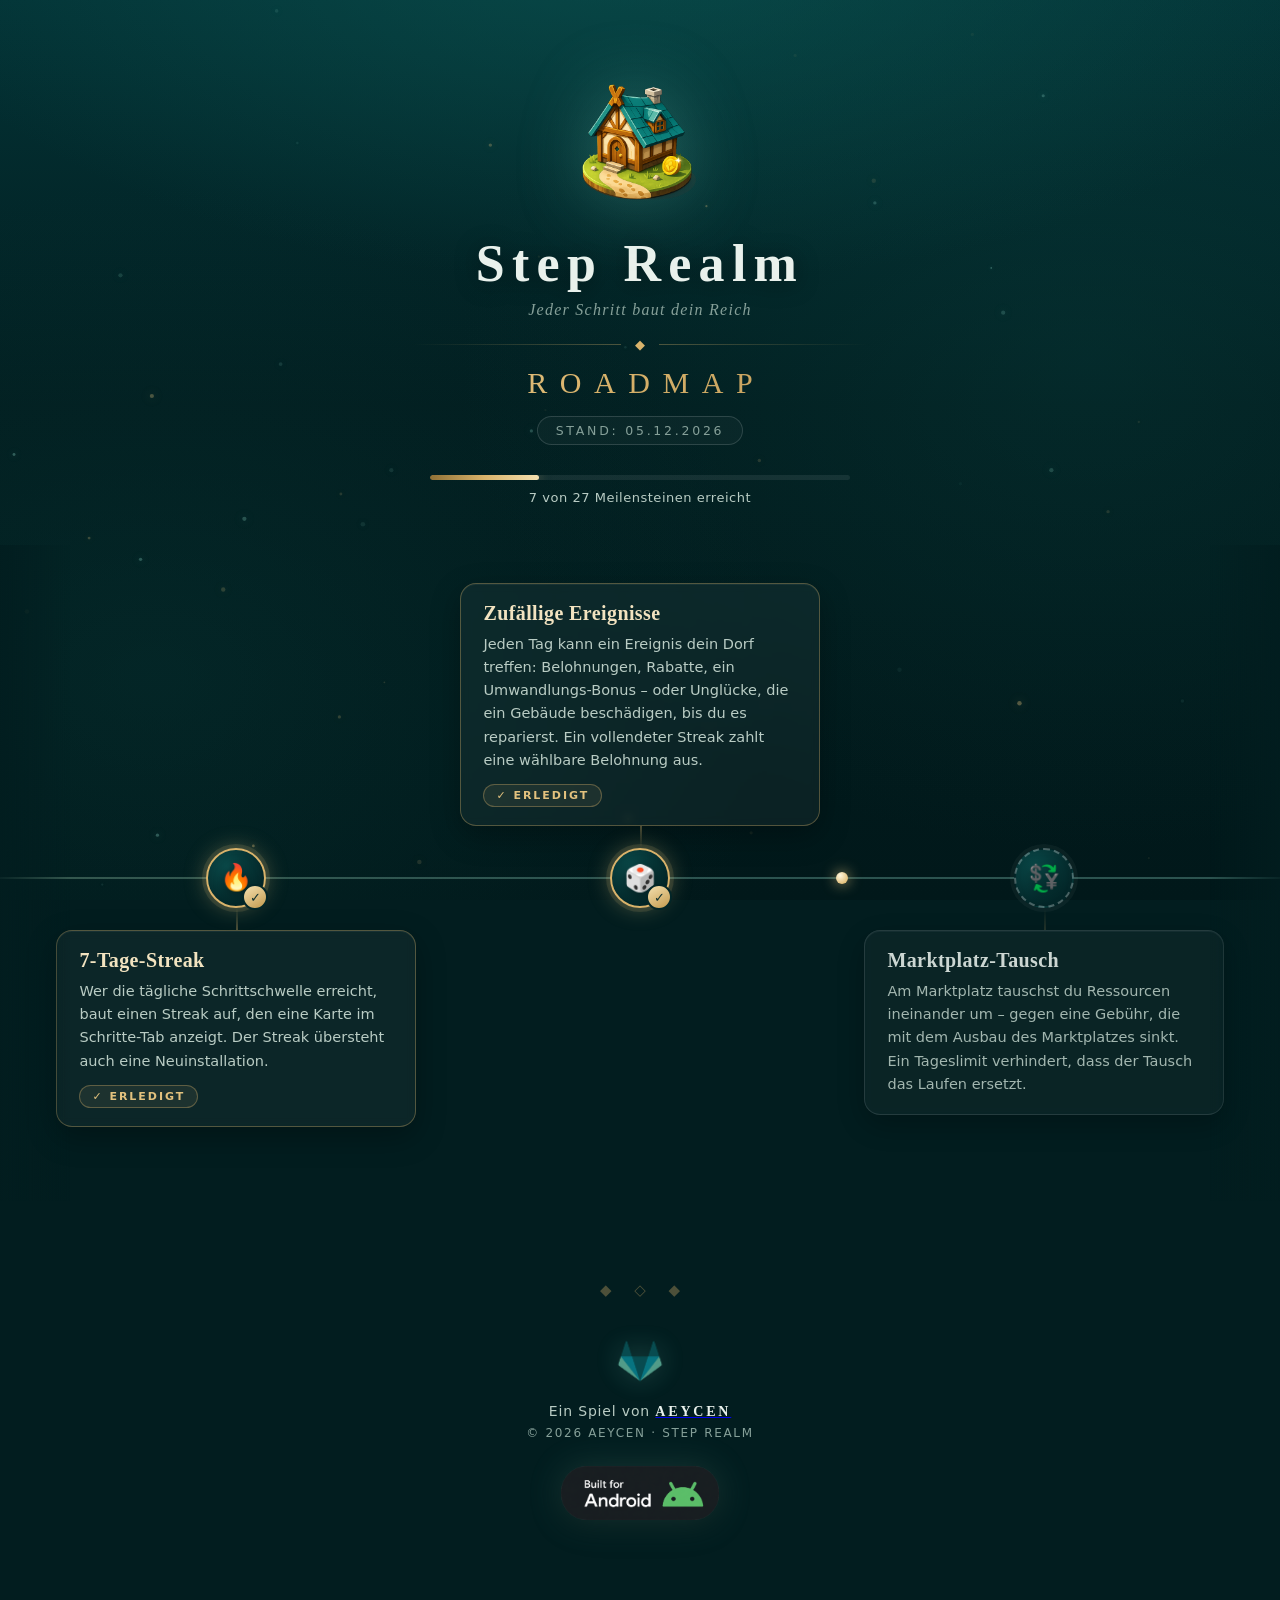
==== index.html @ e1e29cfb "initial commit" ====
<!DOCTYPE html>
<html lang="de">
<head>
<meta charset="utf-8">
<meta name="viewport" content="width=device-width, initial-scale=1">
<meta name="author" content="AEYCEN">
<meta name="description" content="Step Realm – Roadmap: Jeder Schritt baut dein Reich.">
<title>Step Realm - Roadmap</title>
<link rel="icon" type="image/png" href="assets/steprealm-logo-minimalist.png">
<link rel="stylesheet" href="assets/roadmap.css">
<script src="assets/roadmap.js"></script>
</head>
<body>
<canvas id="dust" aria-hidden="true"></canvas>
<div class="page">

  <header>
    <img class="logo" src="assets/steprealm-logo.png" alt="Step Realm Logo">
    <h1>Step Realm</h1>
    <p class="tagline">Jeder Schritt baut dein Reich</p>
    <div class="hero-rule">◆</div>
    <h2 data-text="Roadmap">Roadmap</h2>
    <div><span class="stand" id="stand">Stand: 07.08.2026</span></div>
    <div class="progress">
      <div class="progress-track"><div class="progress-fill" id="progress-fill"></div></div>
      <div class="progress-label"><span id="progress-done">7</span> von <span id="progress-total">27</span> Meilensteinen erreicht</div>
    </div>
  </header>

  <main class="timeline">
    <div class="viewport" id="viewport">
      <div class="track" id="track">

    <span class="track-cap">◆</span>

    <div class="section-label"><span class="pill">Kern-Loop<span class="count"></span></span></div>

    <article class="milestone done">
      <div class="card">
        <h3>Projekt-Setup + Schrittzähler</h3>
        <p>Die App zählt deine Schritte zuverlässig im Hintergrund und zeigt sie live an. Auch nach einem Neustart des Geräts geht kein Schritt verloren.</p>
        <span class="badge">✓ erledigt</span>
      </div>
      <div class="node"><span class="glyph">👟</span></div>
    </article>

    <article class="milestone done">
      <div class="card">
        <h3>Kern-Loop</h3>
        <p>Deine Schritte verwandeln sich in Ressourcen, mit denen du die ersten fünf Gebäude baust. Dein Dorf bleibt dauerhaft gespeichert.</p>
        <span class="badge">✓ erledigt</span>
      </div>
      <div class="node"><span class="glyph">🏠</span></div>
    </article>

    <article class="milestone done">
      <div class="card">
        <h3>Passive Produktion + Gold</h3>
        <p>Deine Gebäude produzieren auch dann, wenn du nicht läufst – bis zu einem Deckel, damit Laufen der wichtigste Weg bleibt. Gold sammelst du über einen Fortschrittsbalken, der sich mit jedem Schritt füllt.</p>
        <span class="badge">✓ erledigt</span>
      </div>
      <div class="node"><span class="glyph">🪙</span></div>
    </article>

    <article class="milestone done">
      <div class="card">
        <h3>Leaderboard</h3>
        <p>Ein wöchentliches Leaderboard über Google Play Games zeigt, wer diese Woche am fleißigsten war. Gezählt werden deine Wochenschritte und dein Baufortschritt.</p>
        <span class="badge">✓ erledigt</span>
      </div>
      <div class="node"><span class="glyph">🏆</span></div>
    </article>

    <article class="milestone done">
      <div class="card">
        <h3>Cloud-Save</h3>
        <p>Dein Dorf übersteht Neuinstallation und Gerätewechsel, weil der Spielstand automatisch in der Cloud gesichert wird. Bei zwei Geräten gewinnt immer der weitere Fortschritt.</p>
        <span class="badge">✓ erledigt</span>
      </div>
      <div class="node"><span class="glyph">☁️</span></div>
    </article>

    <article class="milestone done">
      <div class="card">
        <h3>7-Tage-Streak</h3>
        <p>Wer die tägliche Schrittschwelle erreicht, baut einen Streak auf, den eine Karte im Schritte-Tab anzeigt. Der Streak übersteht auch eine Neuinstallation.</p>
        <span class="badge">✓ erledigt</span>
      </div>
      <div class="node"><span class="glyph glyph-fallback">🔥</span></div>
    </article>

    <article class="milestone done">
      <div class="card">
        <h3>Zufällige Ereignisse</h3>
        <p>Jeden Tag kann ein Ereignis dein Dorf treffen: Belohnungen, Rabatte, ein Umwandlungs-Bonus – oder Unglücke, die ein Gebäude beschädigen, bis du es reparierst. Ein vollendeter Streak zahlt eine wählbare Belohnung aus.</p>
        <span class="badge">✓ erledigt</span>
      </div>
      <div class="node"><span class="glyph">🎲</span></div>
    </article>

    <article class="milestone open">
      <div class="card">
        <h3>Marktplatz-Tausch</h3>
        <p>Am Marktplatz tauschst du Ressourcen ineinander um – gegen eine Gebühr, die mit dem Ausbau des Marktplatzes sinkt. Ein Tageslimit verhindert, dass der Tausch das Laufen ersetzt.</p>
      </div>
      <div class="node"><span class="glyph">💱</span></div>
    </article>

    <article class="milestone open">
      <div class="card">
        <h3>Umwandlungsraten am Rathaus-Level</h3>
        <p>Jedes Rathaus-Level macht deine Schritte wertvoller: Alle Umwandlungsraten steigen mit dem Ausbau. Damit lohnt sich das Rathaus dauerhaft und die Spielbalance wird erstmals richtig einstellbar.</p>
      </div>
      <div class="node"><span class="glyph">🏛️</span></div>
    </article>

    <article class="milestone open">
      <div class="card">
        <h3>KI-Ereignistexte</h3>
        <p>Ereignisse erhalten KI-generierte Lore-Texte, die mehr Abwechslung in die Meldungen bringen. Ohne Internet greifen immer die eingebauten Texte.</p>
      </div>
      <div class="node"><span class="glyph">✨</span></div>
    </article>

    <article class="milestone open">
      <div class="card">
        <h3>Schrittquelle: Health Connect</h3>
        <p>Du benötigst nicht mehr das Smartphone an deinem Körper, um Schritte erfassen zu können. Eine Smartwatch bspw. kann nun ebenfalls Schritte erfassen.</p>
      </div>
      <div class="node"><span class="glyph">⌚</span></div>
    </article>

    <div class="section-label"><span class="pill">Lebendiges Dorf<span class="count"></span></span></div>

    <article class="milestone open">
      <div class="card">
        <h3>Forschungssystem</h3>
        <p>Ein zweiter Fortschrittspfad: Du kannst deine Schritte statt in Ressourcen in Forschung stecken und in einem Baum neue Möglichkeiten freischalten. Das neue Labor-Gebäude treibt die Forschung zusätzlich voran.</p>
      </div>
      <div class="node"><span class="glyph">🔬</span></div>
    </article>

    <article class="milestone open">
      <div class="card">
        <h3>Dorf-Entwicklungsstufen</h3>
        <p>Dein Dorf steigt sichtbar auf: vom Lager über Dorf, Siedlung und Stadt bis zum Königreich. Jeder Aufstieg wird gefeiert und kostet Vorräte für die wachsende Einwohnerschaft.</p>
      </div>
      <div class="node"><span class="glyph">👑</span></div>
    </article>

    <article class="milestone open">
      <div class="card">
        <h3>Tagesboni</h3>
        <p>Jeder Tag bringt etwas Besonderes: Die ersten Schritte des Tages zählen doppelt, wechselnde Zeitfenster geben Extra-Ressourcen und der Sonntag ist Goldtag. Aktive Boni siehst du direkt im Schritte-Tab.</p>
      </div>
      <div class="node"><span class="glyph">🌅</span></div>
    </article>

    <article class="milestone open">
      <div class="card">
        <h3>Spieleridentität</h3>
        <p>Dein Dorf bekommt einen Namen, eine Bannerfarbe und ein Motto. Ein teilbares Dorf-Bild zeigt Freunden, was du aufgebaut hast; außerdem kommt ein Einstellungs-Screen dazu.</p>
      </div>
      <div class="node"><span class="glyph">🚩</span></div>
    </article>

    <article class="milestone open">
      <div class="card">
        <h3>Isometrie</h3>
        <p>Das Dorf wird lebendig: Eine echte grafische Darstellung des Dorfs.</p>
      </div>
      <div class="node"><span class="glyph">💨</span></div>
    </article>

    <div class="section-label"><span class="pill">Spieltiefe<span class="count"></span></span></div>

    <article class="milestone open">
      <div class="card">
        <h3>Synergiegebäude</h3>
        <p>Neue Gebäude verstärken ihre Nachbarn: Ein Sägewerk steigert alle Holzfäller-Hütten, der Brunnen alle Bauernhöfe. Wo du baust, wird damit zur strategischen Entscheidung.</p>
      </div>
      <div class="node"><span class="glyph">🪚</span></div>
    </article>

    <article class="milestone open">
      <div class="card">
        <h3>Spezialisierung</h3>
        <p>Ab der Siedlungs-Stufe wählst du einen Fokus – Nahrung, Stein oder Gold – der deine Ausrichtung prägt. So wird jedes Dorf sichtbar anders als die der Freunde.</p>
      </div>
      <div class="node"><span class="glyph">🎯</span></div>
    </article>

    <article class="milestone open">
      <div class="card">
        <h3>Sammelobjekte</h3>
        <p>Beim Laufen entdeckst du seltene Fundstücke wie Edelsteine, alte Werkzeuge oder ein Haustier. Eine eigene Sammlung zeigt deine Funde, manche haben kleine Effekte im Dorf.</p>
      </div>
      <div class="node"><span class="glyph">💎</span></div>
    </article>

    <article class="milestone open">
      <div class="card">
        <h3>Tägliche Anreize</h3>
        <p>Ein wandernder Händler bietet täglich wechselnde Tauschgeschäfte, dazu gibt es ein kleines Tagesereignis und ein tägliches Gratis-Geschenk. Es lohnt sich, jeden Tag vorbeizuschauen.</p>
      </div>
      <div class="node"><span class="glyph">🎁</span></div>
    </article>

    <article class="milestone open">
      <div class="card">
        <h3>Jahreszeiten</h3>
        <p>Das Dorf folgt dem echten Kalender: Schnee im Winter, Laubfärbung im Herbst, Blumen im Frühling. Rein kosmetisch – am Spiel ändert sich nichts.</p>
      </div>
      <div class="node"><span class="glyph">🍂</span></div>
    </article>

    <article class="milestone open">
      <div class="card">
        <h3>Wetter-Bonus</h3>
        <p>Das echte Wetter wirkt ins Spiel hinein, zum Beispiel mehr Stein bei Regen. Nur wenn du den Standort freigibst – ohne läuft das Spiel unverändert weiter.</p>
      </div>
      <div class="node"><span class="glyph">🌦️</span></div>
    </article>

    <div class="section-label"><span class="pill">Social &amp; Endgame<span class="count"></span></span></div>

    <article class="milestone open">
      <div class="card">
        <h3>Freunde-Galerie</h3>
        <p>Besuche die Dörfer deiner Freunde und schau dir an, was sie aufgebaut haben. Reines Anschauen – niemand kann in deinem Dorf etwas verändern.</p>
      </div>
      <div class="node"><span class="glyph">👥</span></div>
    </article>

    <article class="milestone open">
      <div class="card">
        <h3>Achievements + saisonale Events</h3>
        <p>Erfolge über Google Play Games und zeitlich begrenzte Community-Events wie ein Adventskalender. Neue Gründe, auch nach dem Endausbau dranzubleiben.</p>
      </div>
      <div class="node"><span class="glyph">🏅</span></div>
    </article>

    <article class="milestone open">
      <div class="card">
        <h3>Weltwunder als Endgame</h3>
        <p>Ein Weltwunder mit enormen, etappenweisen Kosten als Langfristziel jenseits des Königreichs. Der krönende Abschluss für ausdauernde Läufer.</p>
      </div>
      <div class="node"><span class="glyph">🗿</span></div>
    </article>

    <article class="milestone open">
      <div class="card">
        <h3>Gilden &amp; Kooperation</h3>
        <p>Gemeinsame Bauprojekte, Handel zwischen Freunden und Weltereignisse. Zusammen erreicht ihr, was allein nicht zu schaffen ist.</p>
      </div>
      <div class="node"><span class="glyph">🤝</span></div>
    </article>

    <article class="milestone open">
      <div class="card">
        <h3>Überfälle</h3>
        <p>Starte Überfälle auf andere Mitspieler, um Ressourcen zu stehlen. Neben Verteidigungsanlagen kannst du deinem Dorf mit aktivem Körpereinsatz helfen, sich zur Wehr zu setzen.</p>
      </div>
      <div class="node"><span class="glyph">⚔️</span></div>
    </article>

    <span class="track-cap">◆</span>

      </div>
    </div>
  </main>

  <footer>
    <div class="ornament">◆ ◇ ◆</div>
    <div class="dev">
      <img class="dev-logo" src="assets/aeycen-logo.png" alt="AEYCEN Logo">
      <p class="dev-line">Ein Spiel von <a href="https://github.com/AEYCEN" target="_blank"><strong>AEYCEN</strong></a></p>
      <p class="dev-copy">© 2026 AEYCEN · Step Realm</p>
      <img class="android-badge" src="assets/built-for-android.png" alt="Built for Android">
    </div>
  </footer>

</div>
</body>
</html>
---- assets/roadmap.css ----
/* Step Realm – Roadmap page styles.
   The timeline (.viewport) is its own native horizontal scroller inside a
   normally scrolling page; JS only centers the start position and maps the
   wheel while hovering. Card above/below alternation runs on
   article:nth-of-type — section labels are divs and don't shift the count.
   Animation start states are gated on html.js so the page stays fully
   visible when JavaScript is unavailable. */

:root {
  --bg-deep: #021d1f;
  --bg-teal: #033336;
  --ink: #e9f1ec;
  --ink-soft: #b9ccc4;
  --ink-faint: #86a099;
  --gold: #e3c27e;
  --gold-soft: #d9b36b;
  --gold-dim: rgba(217, 179, 107, 0.35);
  --line-teal: rgba(126, 196, 182, 0.35);
  --card-bg: rgba(255, 255, 255, 0.045);
  --card-border: rgba(255, 255, 255, 0.12);
  --serif: "Palatino Linotype", "Book Antiqua", Georgia, "Times New Roman", serif;
  --sans: "Segoe UI", system-ui, -apple-system, sans-serif;
  --emoji: "Segoe UI Emoji", "Apple Color Emoji", "Noto Color Emoji", sans-serif;
}

* { margin: 0; padding: 0; box-sizing: border-box; }

body {
  font-family: var(--sans);
  color: var(--ink);
  background: var(--bg-deep);
  min-height: 100vh;
  /* 100vw full-bleed elements include the scrollbar width */
  overflow-x: hidden;
}
/* fixed backdrop layer instead of background-attachment: fixed — same look,
   but without the scroll repaints that jank on desktop and mobile */
body::before {
  content: ""; position: fixed; inset: 0; z-index: -1;
  background:
    radial-gradient(1100px 520px at 50% -80px, rgba(13, 92, 88, 0.55), transparent 70%),
    radial-gradient(900px 700px at 85% 40%, rgba(8, 64, 62, 0.35), transparent 70%),
    radial-gradient(900px 700px at 12% 75%, rgba(8, 64, 62, 0.30), transparent 70%),
    linear-gradient(180deg, var(--bg-teal) 0%, var(--bg-deep) 45%, #01181a 100%);
}

/* drifting gold dust, drawn by JS; content stacks above it */
#dust {
  position: fixed; inset: 0;
  width: 100%; height: 100%;
  pointer-events: none;
  z-index: 0;
}
.page { position: relative; z-index: 1; max-width: 980px; margin: 0 auto; padding: 64px 28px 90px; }

/* ---------- hero ---------- */

header { text-align: center; margin-bottom: 26px; }

header .logo {
  width: 240px; max-width: 60vw; height: auto;
  filter: drop-shadow(0 0 34px rgba(120, 220, 200, 0.28));
}

header h1 {
  font-family: var(--serif);
  font-size: clamp(34px, 6vw, 52px);
  font-weight: 600;
  letter-spacing: 0.14em;
  margin-top: 6px;
  color: var(--ink);
  text-shadow: 0 2px 24px rgba(0, 0, 0, 0.45);
}

.tagline {
  margin-top: 8px;
  font-family: var(--serif);
  font-style: italic;
  font-size: 16px;
  letter-spacing: 0.08em;
  color: var(--ink-faint);
}

.hero-rule {
  display: flex; align-items: center; justify-content: center;
  gap: 14px; margin: 18px auto 14px; max-width: 460px;
  color: var(--gold-soft); font-size: 13px;
}
.hero-rule::before, .hero-rule::after {
  content: ""; flex: 1; height: 1px;
  background: linear-gradient(90deg, transparent, var(--gold-dim));
}
.hero-rule::after { background: linear-gradient(90deg, var(--gold-dim), transparent); }

header h2 {
  position: relative;
  font-family: var(--serif);
  font-size: clamp(22px, 3.4vw, 30px);
  font-weight: 400;
  letter-spacing: 0.42em;
  text-indent: 0.42em;
  text-transform: uppercase;
  background: linear-gradient(120deg, #f4e0af, var(--gold-soft) 45%, #a8874b);
  -webkit-background-clip: text; background-clip: text;
  -webkit-text-fill-color: transparent; color: var(--gold);
}
/* the shine is a text-clipped overlay whose highlight sits off-text at both
   keyframe ends — the loop restart is therefore invisible, even during the
   long hold */
header h2::after {
  content: attr(data-text);
  position: absolute; left: 0; right: 0; top: 0;
  pointer-events: none;
  background: linear-gradient(90deg,
    transparent 0%, transparent 42%,
    rgba(255, 246, 221, 0.85) 50%,
    transparent 58%, transparent 100%);
  background-size: 250% auto;
  background-position: 120% center;
  -webkit-background-clip: text; background-clip: text;
  -webkit-text-fill-color: transparent; color: transparent;
  animation: gold-shine 6.5s ease-in-out 2s infinite;
}
@keyframes gold-shine {
  0% { background-position: 120% center; }
  45%, 100% { background-position: -20% center; }
}

.stand {
  margin-top: 16px; display: inline-block;
  font-size: 12.5px; letter-spacing: 0.22em; text-transform: uppercase;
  color: var(--ink-faint);
  border: 1px solid rgba(255, 255, 255, 0.14);
  border-radius: 999px; padding: 6px 18px;
  background: rgba(255, 255, 255, 0.03);
}

.progress { margin: 30px auto 0; max-width: 420px; }
.progress-track {
  height: 5px; border-radius: 999px;
  background: rgba(255, 255, 255, 0.08);
  overflow: hidden;
}
.progress-fill {
  position: relative; overflow: hidden;
  height: 100%; width: 100%; border-radius: 999px;
  background: linear-gradient(90deg, #8f7136, var(--gold-soft), #f4e0af);
  box-shadow: 0 0 12px rgba(227, 194, 126, 0.55);
}
.progress-fill::after {
  content: ""; position: absolute; top: 0; bottom: 0; width: 46px; left: -46px;
  background: linear-gradient(90deg, transparent, rgba(255, 255, 255, 0.55), transparent);
  animation: bar-shine 3.4s ease-in-out 2.2s infinite;
}
@keyframes bar-shine {
  0% { left: -46px; }
  55%, 100% { left: 100%; }
}
.js .progress-fill { width: 0; transition: width 1.4s cubic-bezier(0.25, 0.6, 0.3, 1) 0.4s; }
.progress-label {
  margin-top: 10px; font-size: 13px; color: var(--ink-soft);
  letter-spacing: 0.04em;
}

/* hero entrance (CSS-only, runs with or without JS) */
@keyframes hero-in {
  from { opacity: 0; transform: translateY(18px); }
  to { opacity: 1; transform: none; }
}
header > * { animation: hero-in 0.9s cubic-bezier(0.2, 0.7, 0.3, 1) backwards; }
header .logo { animation-delay: 0.05s; }
header h1 { animation-delay: 0.15s; }
.tagline { animation-delay: 0.25s; }
.hero-rule { animation-delay: 0.35s; }
header h2 { animation-delay: 0.45s; }
header div { animation-delay: 0.55s; }
header .progress { animation-delay: 0.65s; }

/* ---------- horizontal timeline ---------- */

/* The timeline is its own horizontal scroller; the page keeps scrolling
   vertically as usual. JS only centers the start position and maps the
   mouse wheel to sideways scrolling while hovering. */
.timeline { position: relative; margin-top: 40px; }

/* full-bleed out of the centered .page column */
.viewport {
  width: 100vw;
  margin-left: calc(50% - 50vw);
  height: min(74vh, 680px);
  overflow-x: auto;
  overflow-y: hidden;
  scrollbar-width: thin;
  scrollbar-color: var(--gold-dim) rgba(255, 255, 255, 0.06);
}
.viewport::-webkit-scrollbar { height: 8px; }
.viewport::-webkit-scrollbar-track { background: rgba(255, 255, 255, 0.05); }
.viewport::-webkit-scrollbar-thumb {
  background: var(--gold-dim); border-radius: 4px;
}
.viewport::-webkit-scrollbar-thumb:hover { background: var(--gold-soft); }

/* edge fades hint that the strip continues */
.timeline::before, .timeline::after {
  content: ""; position: absolute; top: 0; bottom: 10px; width: 70px;
  pointer-events: none; z-index: 2;
}
.timeline::before {
  left: calc(50% - 50vw);
  background: linear-gradient(90deg, rgba(2, 29, 31, 0.85), transparent);
}
.timeline::after {
  right: calc(50% - 50vw);
  background: linear-gradient(270deg, rgba(2, 29, 31, 0.85), transparent);
}

.track {
  position: relative;
  height: 100%;
  width: max-content;
  display: flex;
  align-items: stretch;
  padding: 0 max(10vw, 90px);
}

/* the horizontal line through the middle */
.track::before {
  content: ""; position: absolute; left: 0; right: 0; top: 50%;
  height: 2px; transform: translateY(-50%);
  background: linear-gradient(90deg,
    transparent, var(--gold-dim) 2%, var(--line-teal) 25%,
    var(--line-teal) 75%, var(--gold-dim) 98%, transparent);
}

.track-cap {
  align-self: center;
  color: var(--gold-dim);
  font-size: 15px;
  padding: 0 10px;
  position: relative; z-index: 1;
}

.section-label {
  align-self: center;
  margin: 0 26px;
  position: relative; z-index: 1;
}
.section-label .pill {
  display: inline-flex; align-items: baseline; gap: 12px;
  white-space: nowrap;
  font-family: var(--serif);
  font-size: 17px; letter-spacing: 0.26em; text-indent: 0.26em;
  text-transform: uppercase; color: var(--gold);
  background: linear-gradient(180deg, #06393b, #042b2d);
  border: 1px solid var(--gold-dim);
  border-radius: 999px; padding: 10px 30px;
  box-shadow: 0 6px 24px rgba(0, 0, 0, 0.35), inset 0 1px 0 rgba(255, 255, 255, 0.07);
}
.section-label .count {
  font-family: var(--sans); font-size: 12px; letter-spacing: 0.08em;
  text-indent: 0; color: var(--ink-faint);
}

/* one milestone = one column: node pinned to the line, card anchored above
   or below it. Both are absolutely positioned — the node sits at exactly
   50% no matter how tall the card is; JS grows the strip if the tallest
   card would not fit (see setupStripFit). --card-gap = distance from the
   line to the card edge. */
.milestone {
  position: relative;
  --card-gap: 52px;
  width: 360px;
  flex-shrink: 0;
  margin: 0 22px;
}

.node {
  position: absolute; left: 50%; top: 50%;
  transform: translate(-50%, -50%);
  width: 60px; height: 60px; border-radius: 50%;
  display: flex; align-items: center; justify-content: center;
  font-family: var(--emoji); font-size: 26px; line-height: 1;
  background: radial-gradient(circle at 34% 30%, #0a4a4a, #032628 72%);
  position: relative; z-index: 1;
}
.done .node {
  border: 2px solid var(--gold-soft);
  box-shadow: 0 0 0 4px rgba(227, 194, 126, 0.12), 0 0 22px rgba(227, 194, 126, 0.35);
  animation: node-glow 4s ease-in-out infinite alternate;
}
@keyframes node-glow {
  from { box-shadow: 0 0 0 4px rgba(227, 194, 126, 0.10), 0 0 16px rgba(227, 194, 126, 0.25); }
  to { box-shadow: 0 0 0 4px rgba(227, 194, 126, 0.16), 0 0 28px rgba(227, 194, 126, 0.45); }
}
.open .node {
  border: 2px dashed rgba(255, 255, 255, 0.28);
  box-shadow: 0 0 0 4px rgba(255, 255, 255, 0.04);
}
.glyph { filter: drop-shadow(0 2px 6px rgba(0, 0, 0, 0.4)); }
.glyph-fallback { color: var(--gold-soft); font-family: var(--serif); }
.done .node::after {
  content: "✓";
  position: absolute; right: -4px; bottom: -4px;
  width: 22px; height: 22px; border-radius: 50%;
  background: linear-gradient(150deg, #f4e0af, #c39a4e);
  color: #10312f; font-family: var(--sans); font-size: 13px; font-weight: 700;
  display: flex; align-items: center; justify-content: center;
  border: 2px solid #032628;
}

.card {
  position: absolute; left: 0; right: 0;
  background: var(--card-bg);
  border: 1px solid var(--card-border);
  border-radius: 16px;
  padding: 18px 22px;
  backdrop-filter: blur(4px);
  box-shadow: 0 10px 30px rgba(0, 0, 0, 0.28), inset 0 1px 0 rgba(255, 255, 255, 0.05);
  text-align: left;
}
.done .card { border-color: var(--gold-dim); }
.open .card { opacity: 0.88; }

/* alternation: odd articles above the line, even articles below */
article.milestone:nth-of-type(odd) .card { bottom: calc(50% + var(--card-gap)); }
article.milestone:nth-of-type(even) .card { top: calc(50% + var(--card-gap)); }

/* vertical connector between card and node */
.card::before {
  content: ""; position: absolute; left: 50%; width: 1.5px; height: 22px;
}
article.milestone:nth-of-type(odd) .card::before {
  bottom: -23px; background: linear-gradient(180deg, var(--gold-dim), transparent);
}
article.milestone:nth-of-type(even) .card::before {
  top: -23px; background: linear-gradient(0deg, var(--gold-dim), transparent);
}
.open .card::before { opacity: 0.5; }

.card h3 {
  font-family: var(--serif); font-size: 20px; font-weight: 600;
  letter-spacing: 0.02em; color: var(--ink); margin-bottom: 8px;
}
.done .card h3 { color: #f2e3c0; }
.card p { font-size: 14.5px; line-height: 1.6; color: var(--ink-soft); }

.badge {
  display: inline-block; margin-top: 12px;
  font-size: 11px; font-weight: 600; letter-spacing: 0.18em; text-transform: uppercase;
  color: var(--gold); border: 1px solid var(--gold-dim); border-radius: 999px;
  padding: 4px 12px; background: rgba(227, 194, 126, 0.08);
}

/* pulsing dot on the line where done meets open, inserted by JS */
.here-marker {
  position: absolute; top: 50%;
  transform: translate(-50%, -50%);
  z-index: 2;
  width: 12px; height: 12px;
  border-radius: 50%;
  background: radial-gradient(circle at 35% 30%, #fff6dd, #e3c27e 70%);
  box-shadow: 0 0 14px rgba(227, 194, 126, 0.85);
  pointer-events: none;
  animation: here-breathe 2.6s ease-in-out infinite;
}
.here-marker::before, .here-marker::after {
  content: ""; position: absolute; left: 50%; top: 50%;
  width: 46px; height: 46px;
  transform: translate(-50%, -50%) scale(0.3);
  border-radius: 50%;
  border: 1px solid var(--gold-soft);
  opacity: 0;
  animation: here-pulse 2.6s ease-out infinite;
}
.here-marker::after { animation-delay: 1.3s; }
@keyframes here-pulse {
  0% { transform: translate(-50%, -50%) scale(0.3); opacity: 0.9; }
  100% { transform: translate(-50%, -50%) scale(1.4); opacity: 0; }
}
@keyframes here-breathe {
  0%, 100% { box-shadow: 0 0 10px rgba(227, 194, 126, 0.65); }
  50% { box-shadow: 0 0 20px rgba(227, 194, 126, 1); }
}

/* ---------- reveal while sliding in (states only exist with JS) ---------- */

.js .milestone, .js .section-label {
  opacity: 0;
  transition: opacity 0.7s ease, transform 0.7s cubic-bezier(0.2, 0.7, 0.3, 1);
}
.js .section-label { transform: translateY(14px); }
.js article.milestone:nth-of-type(odd) { transform: translateY(-26px); }
.js article.milestone:nth-of-type(even) { transform: translateY(26px); }
/* the node's base transform carries its centering — keep it in every state */
.js .milestone .node {
  transform: translate(-50%, -50%) scale(0.5);
  opacity: 0;
  transition: transform 0.55s cubic-bezier(0.34, 1.4, 0.5, 1) 0.15s, opacity 0.4s ease 0.15s;
}
/* the reveal reset must outrank every initial state above AND the mobile
   overrides further down — hence the deliberately high specificity */
.js .revealed { opacity: 1; transform: none; }
.js .track article.milestone.revealed { opacity: 1; transform: none; }
.js .revealed .node { transform: translate(-50%, -50%); opacity: 1; }

/* ---------- footer ---------- */

footer { margin-top: 70px; text-align: center; }
footer .ornament {
  color: var(--gold-dim); font-size: 15px; letter-spacing: 0.6em; text-indent: 0.6em;
}
footer .dev { margin-top: 34px; }
.dev-logo {
  width: 56px; height: auto; opacity: 0.9;
  filter: drop-shadow(0 0 14px rgba(120, 220, 200, 0.25));
}
.dev-line {
  margin-top: 10px; font-size: 14px; color: var(--ink-soft); letter-spacing: 0.06em;
}
.dev-line strong {
  font-family: var(--serif); letter-spacing: 0.2em; color: var(--ink);
}
.dev-copy {
  margin-top: 6px; font-size: 12px; letter-spacing: 0.14em; text-transform: uppercase;
  color: var(--ink-faint);
}
.android-badge {
  margin-top: 26px;
  height: 54px; width: auto;
  /* the pill is nearly page-colored — a soft rim light keeps it readable */
  filter: drop-shadow(0 0 16px rgba(120, 220, 200, 0.18)) drop-shadow(0 4px 12px rgba(0, 0, 0, 0.45));
}

/* ---------- narrow screens ---------- */

@media (max-width: 720px) {
  .page { padding: 40px 16px 60px; }

  /* hero */
  header { margin-bottom: 18px; }
  header .logo { width: 170px; }
  header h1 { letter-spacing: 0.1em; }
  .tagline { font-size: 14px; margin-top: 6px; }
  .hero-rule { margin: 14px auto 10px; max-width: 300px; }
  header h2 { letter-spacing: 0.3em; text-indent: 0.3em; }
  .stand { font-size: 11px; padding: 5px 14px; margin-top: 12px; }
  .progress { margin-top: 24px; max-width: 320px; }

  /* timeline strip */
  .viewport { height: min(76vh, 560px); }
  .timeline { margin-top: 26px; }
  .timeline::before, .timeline::after { width: 34px; }
  .milestone { width: min(280px, 82vw); margin: 0 12px; --card-gap: 42px; }
  .node { width: 48px; height: 48px; font-size: 21px; }
  .done .node::after { width: 19px; height: 19px; font-size: 11px; }
  .card { padding: 14px 16px; border-radius: 13px; }
  .card h3 { font-size: 16.5px; margin-bottom: 6px; }
  .card p { font-size: 13.5px; line-height: 1.55; }
  .badge { margin-top: 10px; font-size: 10px; padding: 3px 10px; }
  article.milestone:nth-of-type(odd) .card::before { bottom: -18px; height: 17px; }
  article.milestone:nth-of-type(even) .card::before { top: -18px; height: 17px; }
  .section-label { margin: 0 14px; }
  .section-label .pill {
    font-size: 13px; letter-spacing: 0.18em; text-indent: 0.18em; padding: 8px 18px;
  }
  .track { padding: 0 max(6vw, 36px); }
  .track-cap { padding: 0 6px; }

  /* footer */
  footer { margin-top: 48px; }
  .dev-logo { width: 46px; }
  .dev-line { font-size: 13px; }
  .dev-copy { font-size: 11px; }
  .android-badge { height: 44px; margin-top: 20px; }
}

/* very flat viewports (landscape phones): give the strip nearly the whole
   screen and shrink the copy so the fixed half-height rows never clip it */
@media (max-height: 560px) {
  .viewport { height: 88vh; }
  .card { padding: 12px 14px; }
  .card h3 { font-size: 15px; }
  .card p { font-size: 12.5px; line-height: 1.5; }
}

/* ---------- reduced motion ---------- */

@media (prefers-reduced-motion: reduce) {
  header > *, header h2::after, .progress-fill::after,
  .here-marker, .here-marker::before, .here-marker::after { animation: none; }
  .done .node { animation: none; }
  #dust { display: none; }
  .js .milestone, .js .section-label, .js .milestone .node,
  .js .progress-fill { transition: none; }
  .js .section-label,
  .js .track article.milestone { opacity: 1; transform: none; }
  .js .milestone .node { opacity: 1; transform: translate(-50%, -50%); }
}
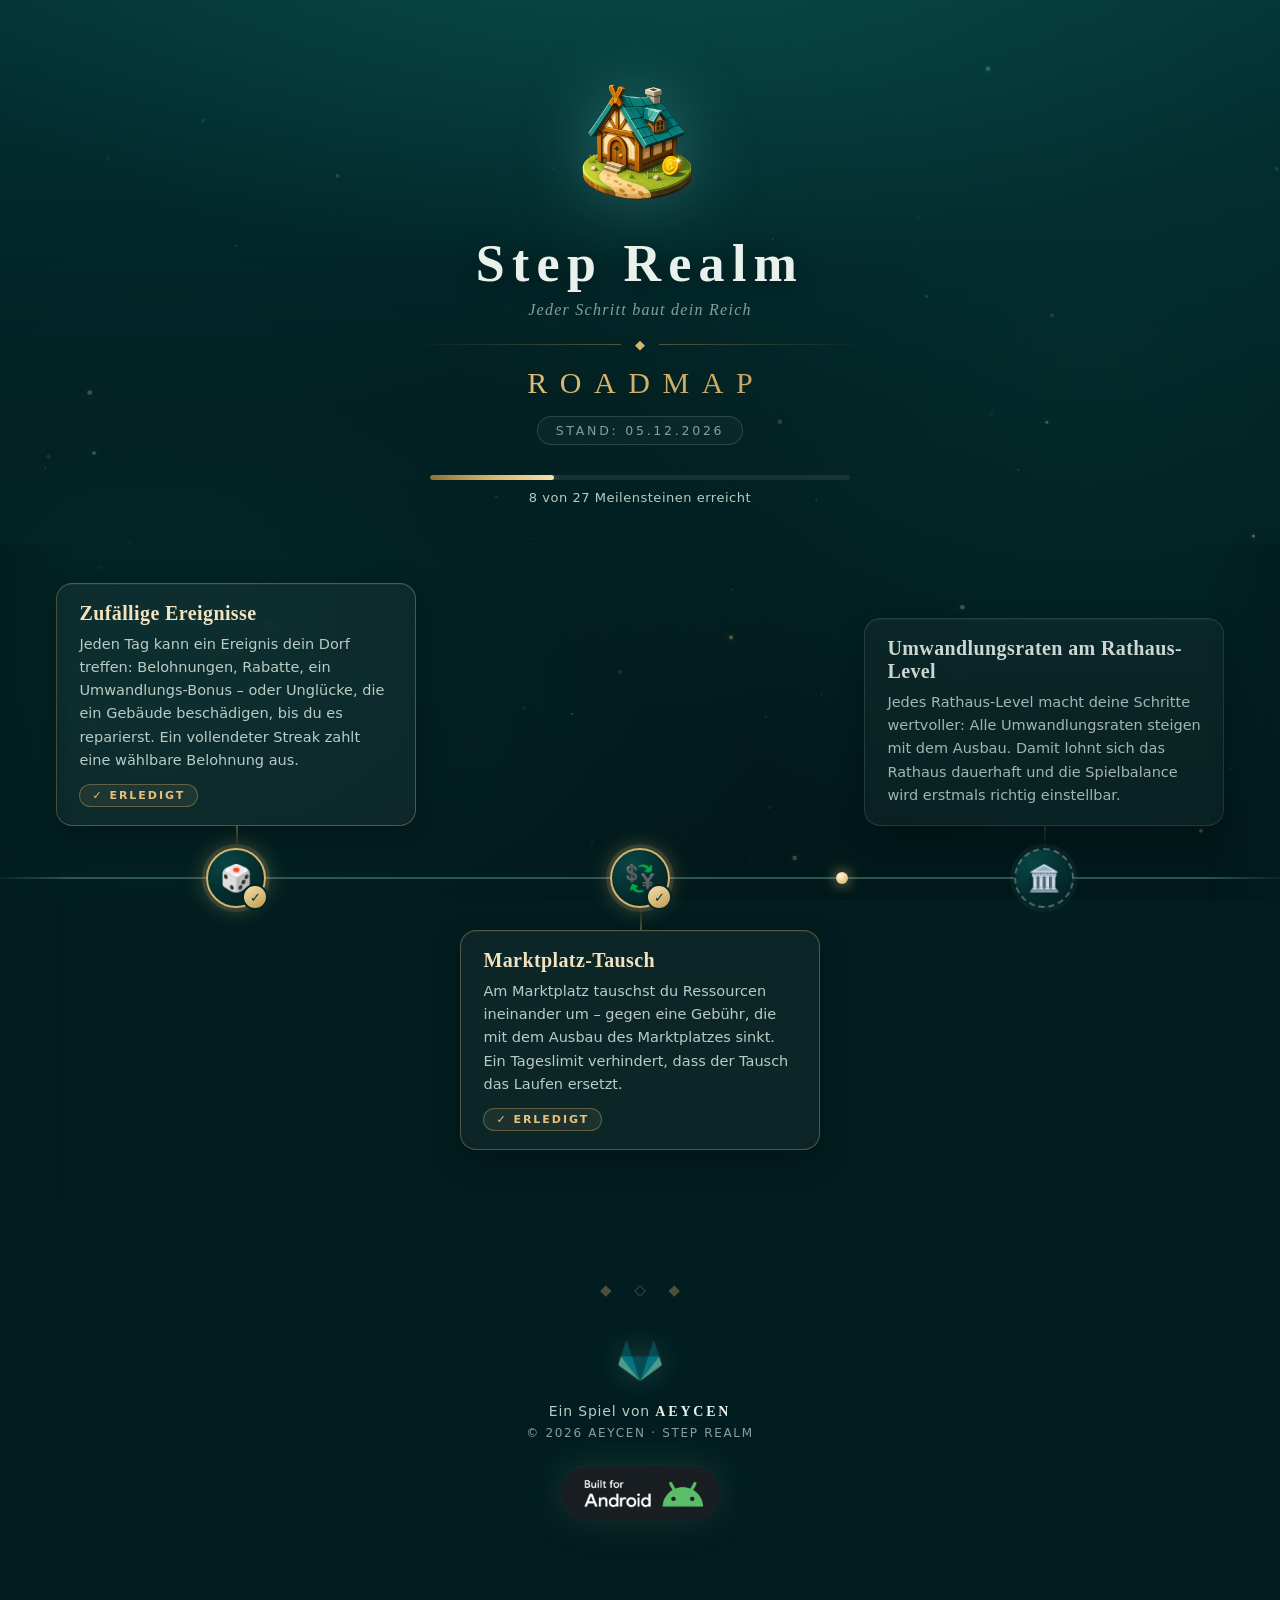
==== commit 36ac8430: "update" ====
--- a/index.html
+++ b/index.html
@@ -98,10 +98,11 @@
       <div class="node"><span class="glyph">🎲</span></div>
     </article>
 
-    <article class="milestone open">
+    <article class="milestone done">
       <div class="card">
         <h3>Marktplatz-Tausch</h3>
         <p>Am Marktplatz tauschst du Ressourcen ineinander um – gegen eine Gebühr, die mit dem Ausbau des Marktplatzes sinkt. Ein Tageslimit verhindert, dass der Tausch das Laufen ersetzt.</p>
+        <span class="badge">✓ erledigt</span>
       </div>
       <div class="node"><span class="glyph">💱</span></div>
     </article>
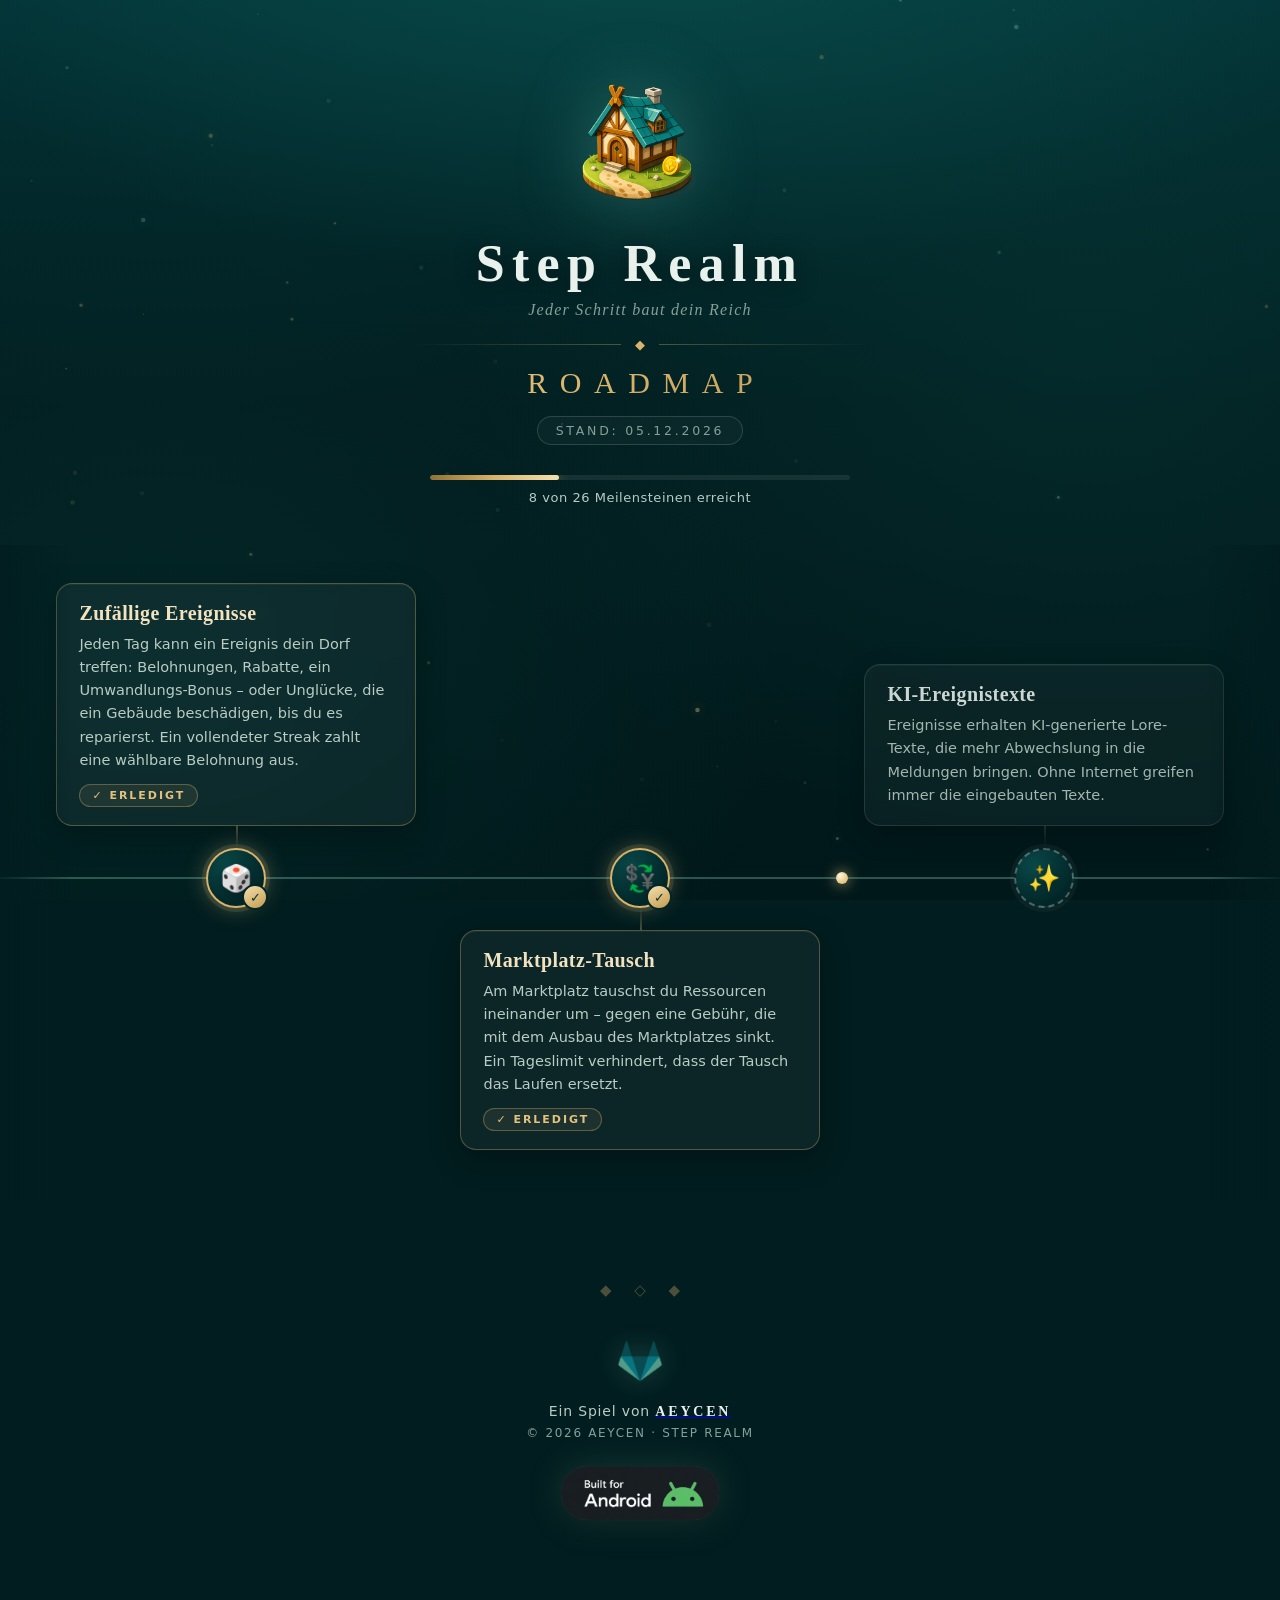
==== commit de498a4f: "update" ====
--- a/index.html
+++ b/index.html
@@ -109,14 +109,6 @@
 
     <article class="milestone open">
       <div class="card">
-        <h3>Umwandlungsraten am Rathaus-Level</h3>
-        <p>Jedes Rathaus-Level macht deine Schritte wertvoller: Alle Umwandlungsraten steigen mit dem Ausbau. Damit lohnt sich das Rathaus dauerhaft und die Spielbalance wird erstmals richtig einstellbar.</p>
-      </div>
-      <div class="node"><span class="glyph">🏛️</span></div>
-    </article>
-
-    <article class="milestone open">
-      <div class="card">
         <h3>KI-Ereignistexte</h3>
         <p>Ereignisse erhalten KI-generierte Lore-Texte, die mehr Abwechslung in die Meldungen bringen. Ohne Internet greifen immer die eingebauten Texte.</p>
       </div>
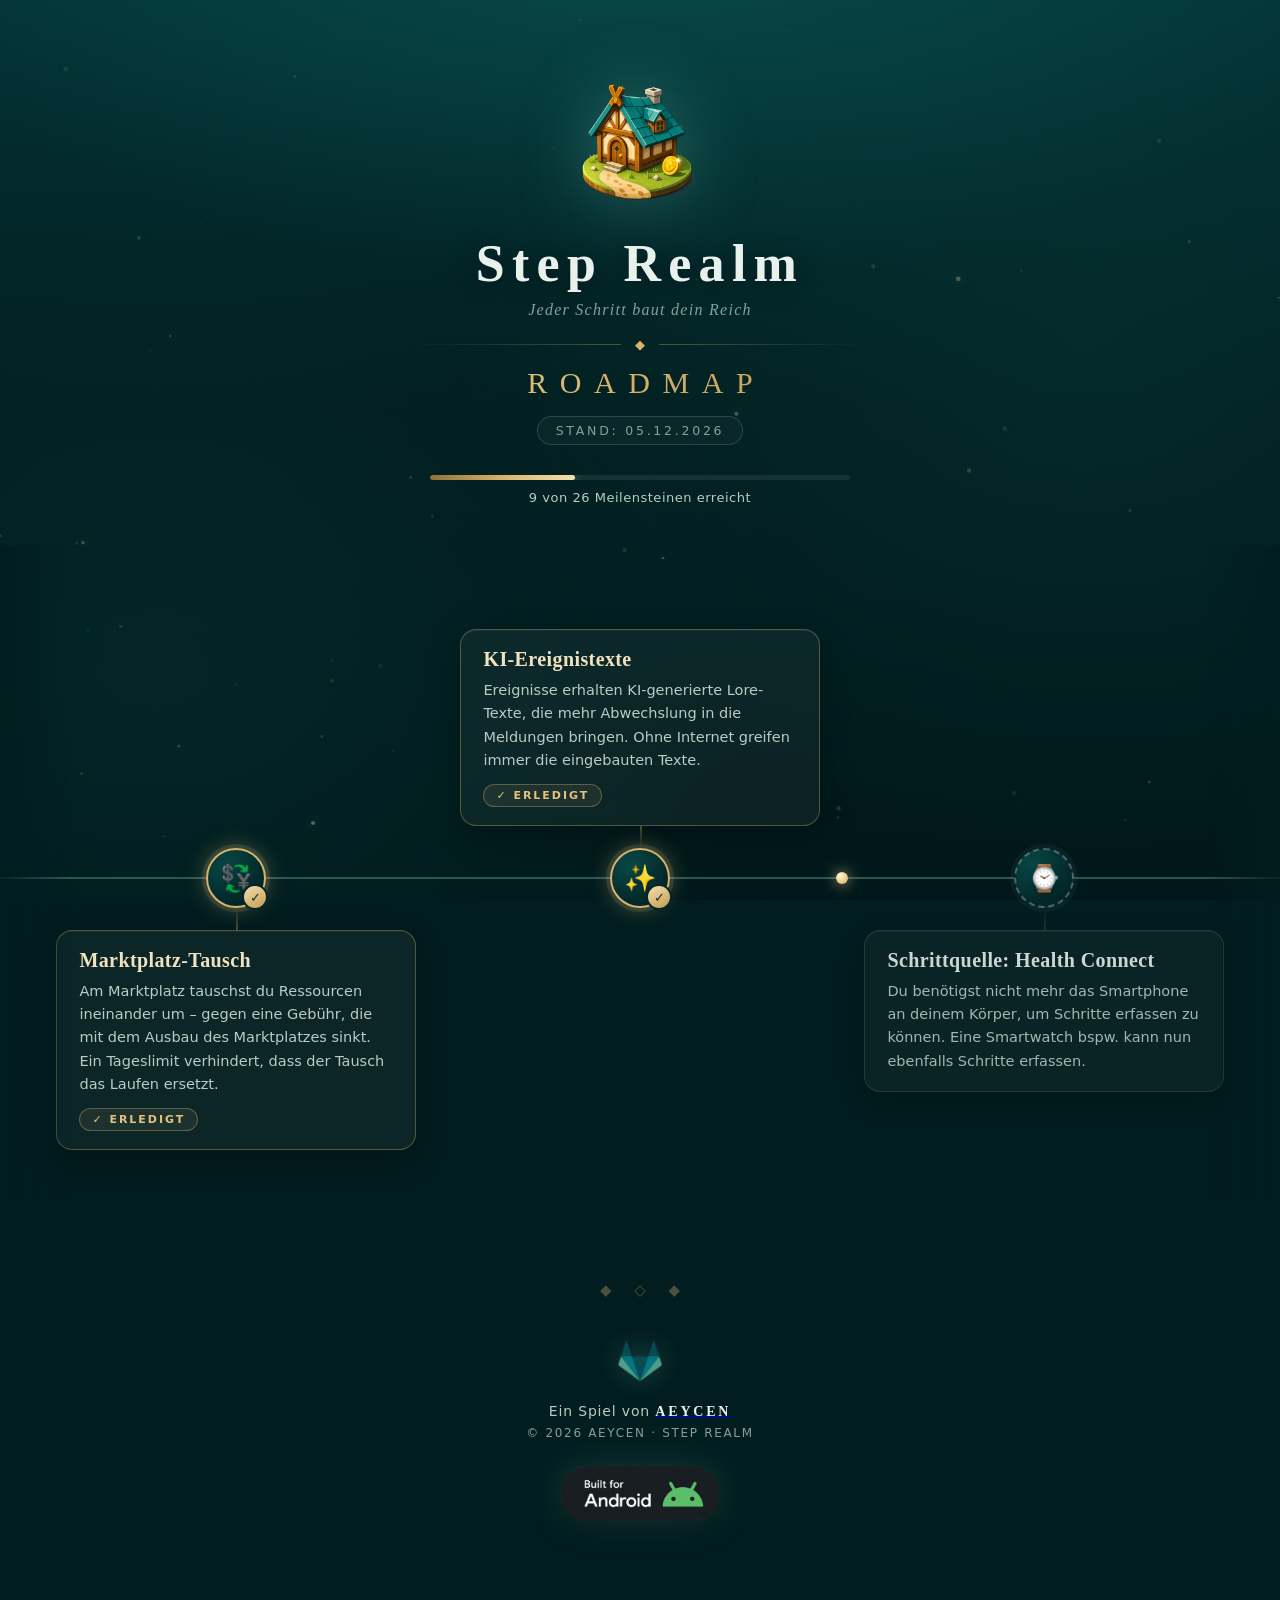
==== commit 289315fa: "update" ====
--- a/index.html
+++ b/index.html
@@ -107,10 +107,11 @@
       <div class="node"><span class="glyph">💱</span></div>
     </article>
 
-    <article class="milestone open">
+    <article class="milestone done">
       <div class="card">
         <h3>KI-Ereignistexte</h3>
         <p>Ereignisse erhalten KI-generierte Lore-Texte, die mehr Abwechslung in die Meldungen bringen. Ohne Internet greifen immer die eingebauten Texte.</p>
+        <span class="badge">✓ erledigt</span>
       </div>
       <div class="node"><span class="glyph">✨</span></div>
     </article>
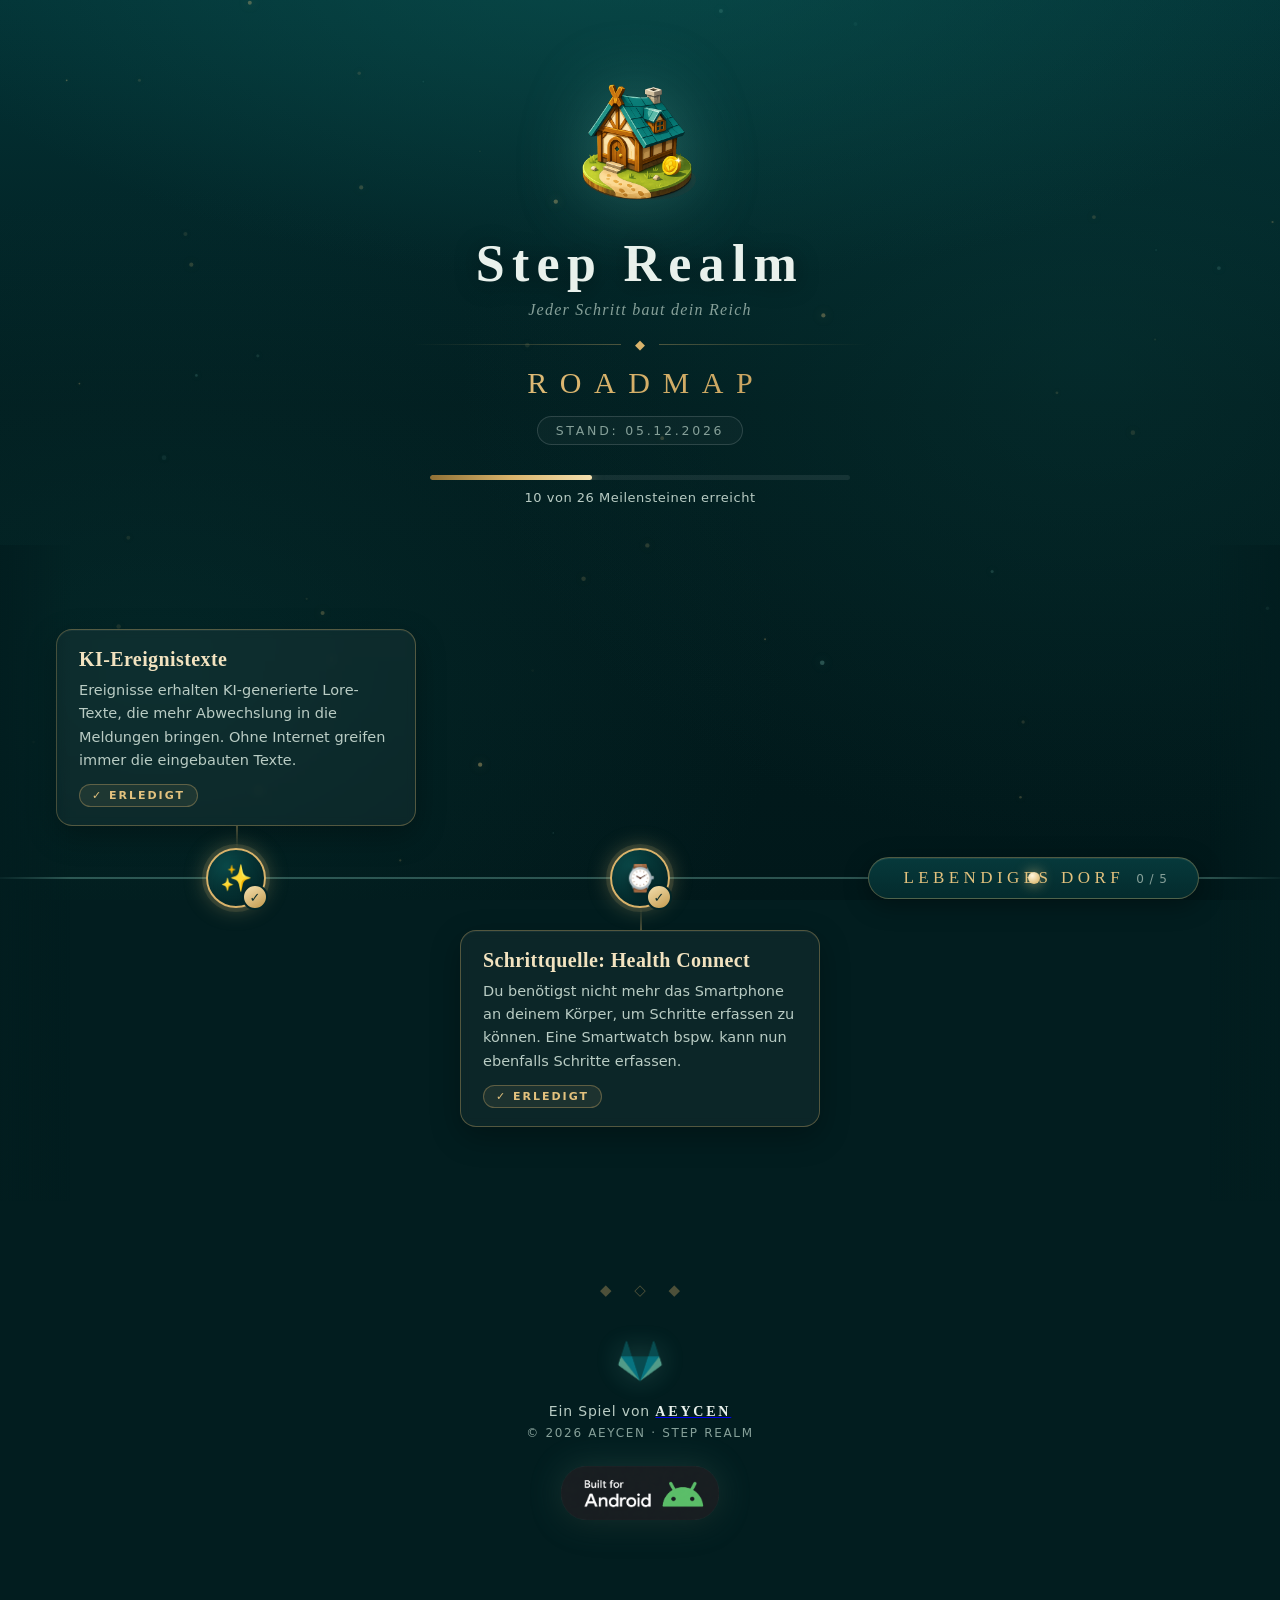
==== commit f5d24ee3: "update" ====
--- a/index.html
+++ b/index.html
@@ -116,10 +116,11 @@
       <div class="node"><span class="glyph">✨</span></div>
     </article>
 
-    <article class="milestone open">
+    <article class="milestone done">
       <div class="card">
         <h3>Schrittquelle: Health Connect</h3>
         <p>Du benötigst nicht mehr das Smartphone an deinem Körper, um Schritte erfassen zu können. Eine Smartwatch bspw. kann nun ebenfalls Schritte erfassen.</p>
+        <span class="badge">✓ erledigt</span>
       </div>
       <div class="node"><span class="glyph">⌚</span></div>
     </article>
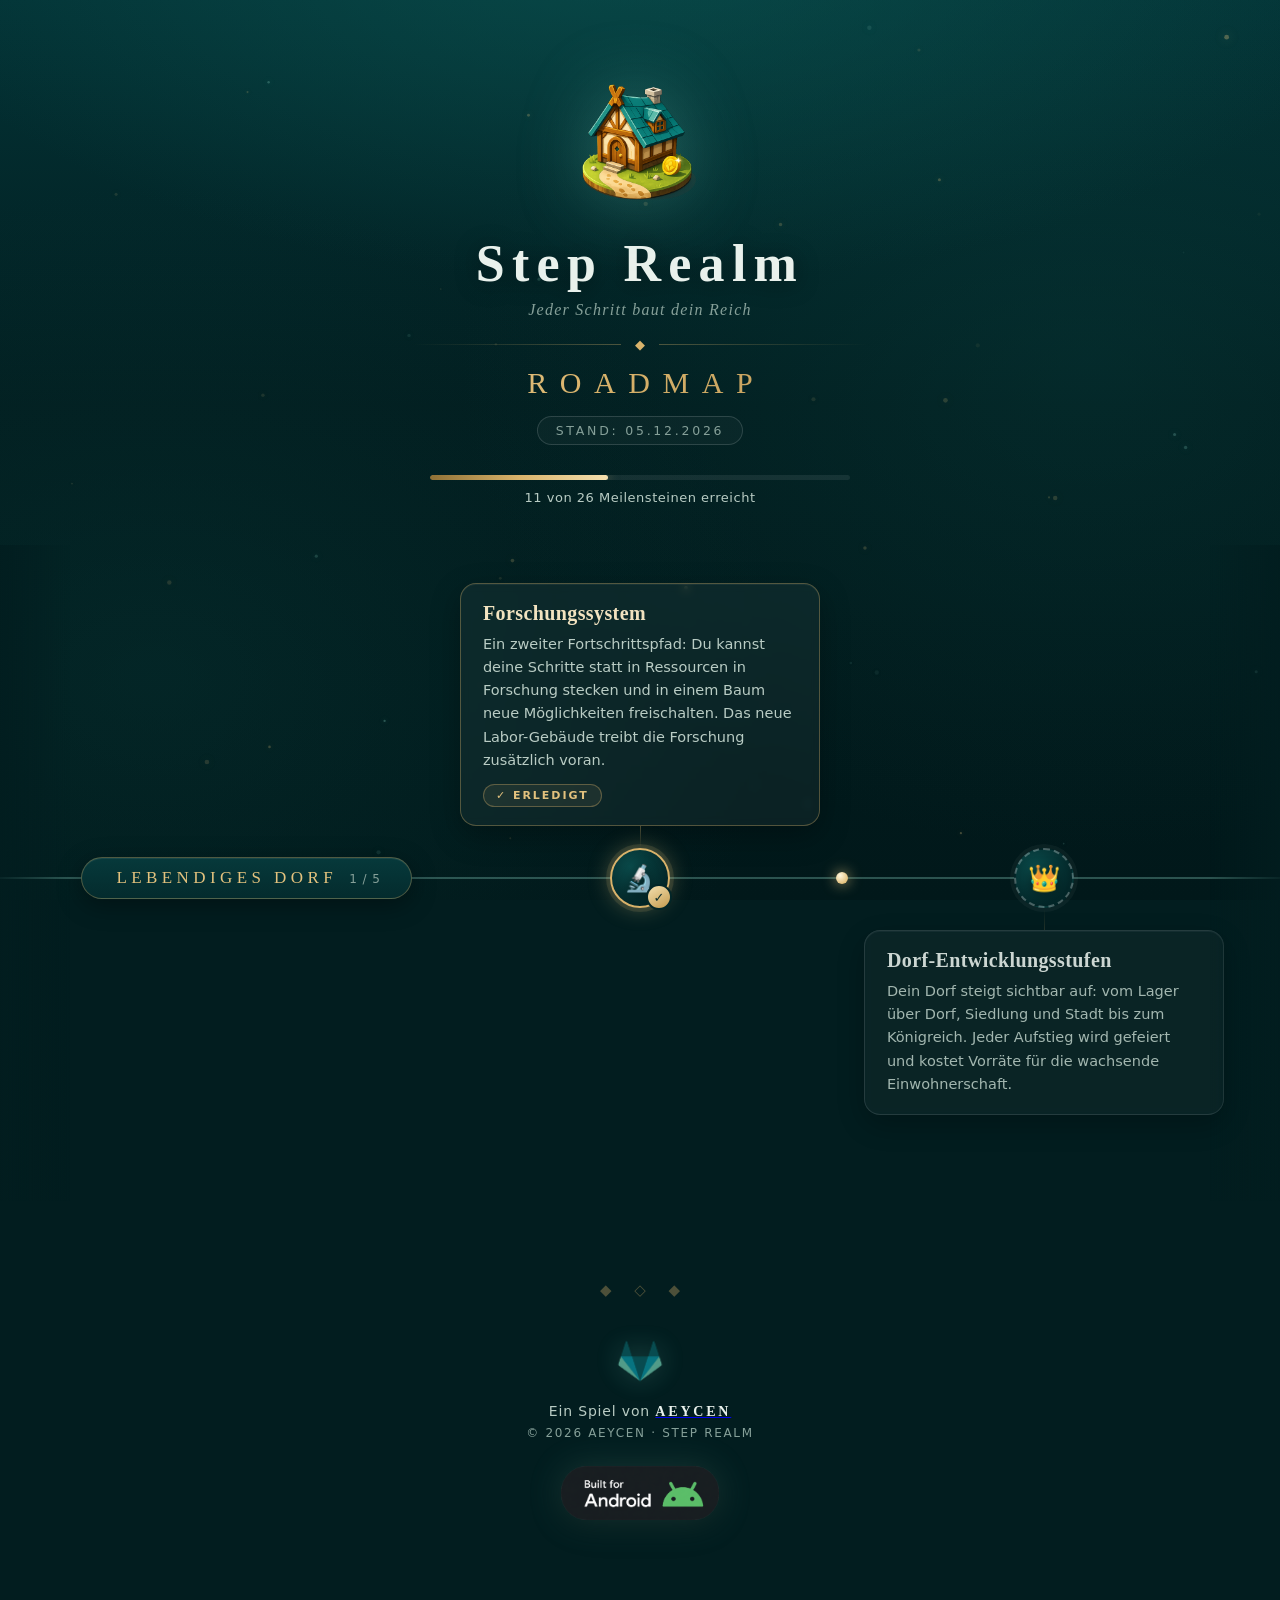
==== commit 0ad19652: "update" ====
--- a/index.html
+++ b/index.html
@@ -127,10 +127,11 @@
 
     <div class="section-label"><span class="pill">Lebendiges Dorf<span class="count"></span></span></div>
 
-    <article class="milestone open">
+    <article class="milestone done">
       <div class="card">
         <h3>Forschungssystem</h3>
         <p>Ein zweiter Fortschrittspfad: Du kannst deine Schritte statt in Ressourcen in Forschung stecken und in einem Baum neue Möglichkeiten freischalten. Das neue Labor-Gebäude treibt die Forschung zusätzlich voran.</p>
+        <span class="badge">✓ erledigt</span>
       </div>
       <div class="node"><span class="glyph">🔬</span></div>
     </article>
